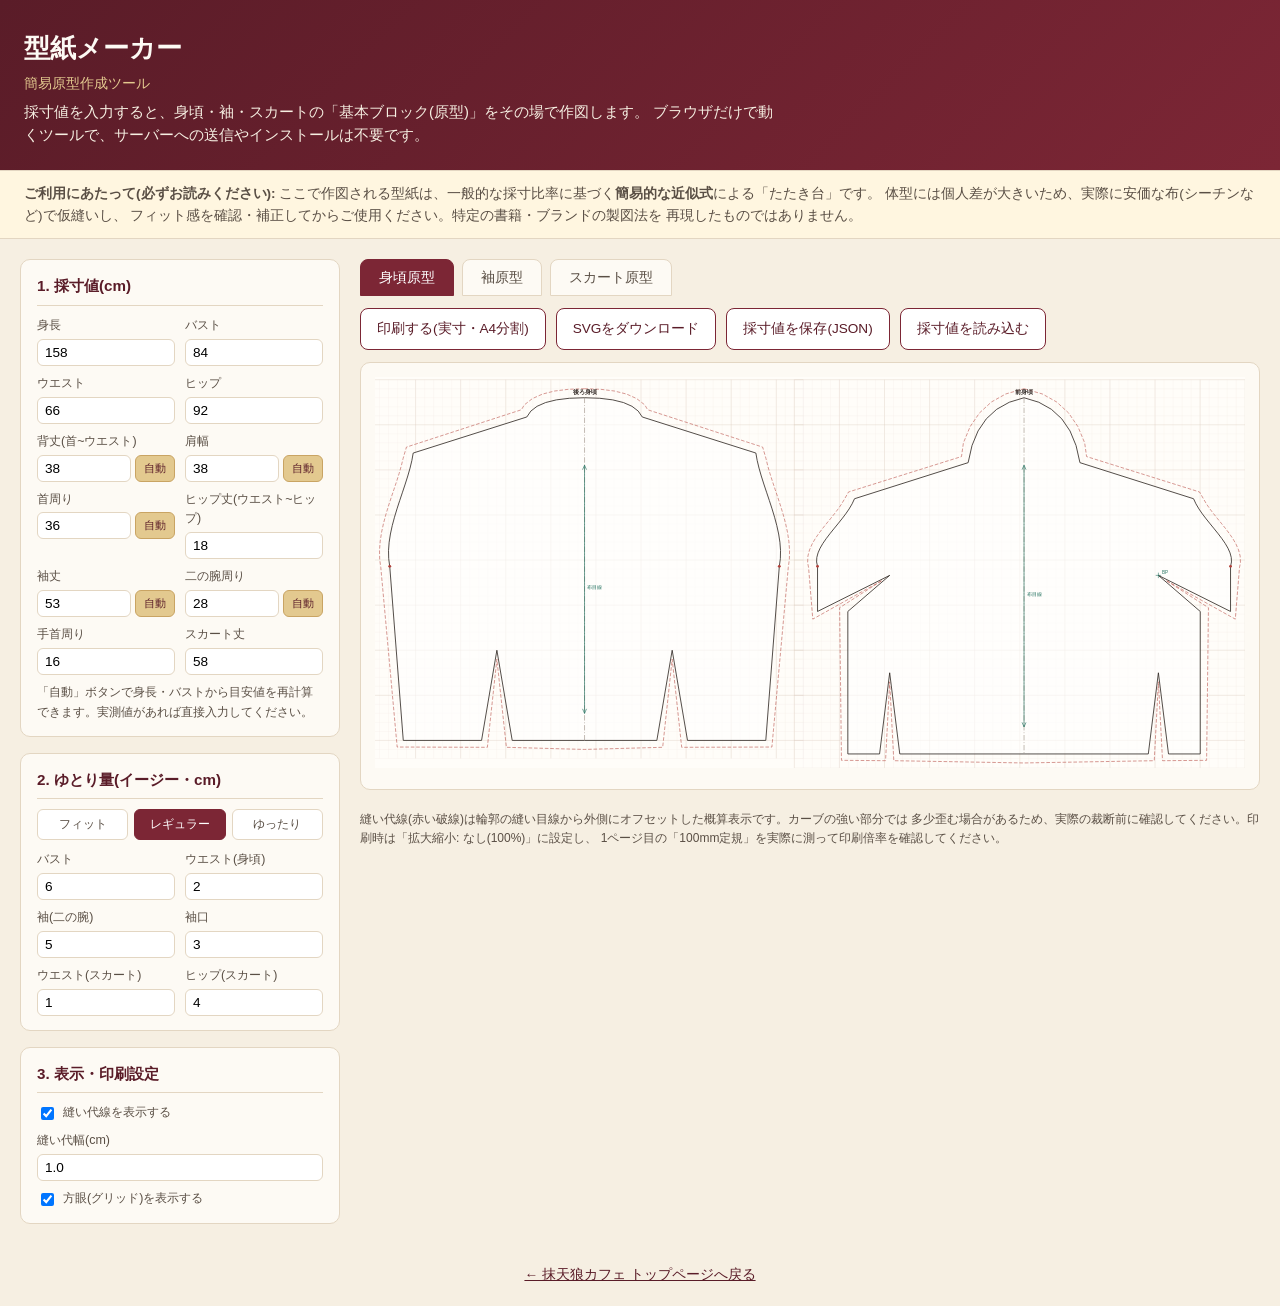
==== pattern-maker/index.html @ 8a80de7c "洋服の型紙作成ツール(pattern-maker)を追加 採寸値から身頃・袖・スカートの簡易原型をブラウザ上で作図できる 静的Webツールを追加。実寸SVG書き出しとA4分割印刷(タイル)に対応。  " ====
<!DOCTYPE html>
<html lang="ja">
<head>
<meta charset="UTF-8" />
<meta name="viewport" content="width=device-width, initial-scale=1.0" />
<title>型紙メーカー | 簡易原型作成ツール</title>
<link rel="stylesheet" href="css/style.css" />
</head>
<body>
  <header class="app-header">
    <h1>型紙メーカー <span>簡易原型作成ツール</span></h1>
    <p class="lead">
      採寸値を入力すると、身頃・袖・スカートの「基本ブロック(原型)」をその場で作図します。
      ブラウザだけで動くツールで、サーバーへの送信やインストールは不要です。
    </p>
  </header>

  <div class="disclaimer">
    <strong>ご利用にあたって(必ずお読みください):</strong>
    ここで作図される型紙は、一般的な採寸比率に基づく<strong>簡易的な近似式</strong>による「たたき台」です。
    体型には個人差が大きいため、実際に安価な布(シーチンなど)で仮縫いし、
    フィット感を確認・補正してからご使用ください。特定の書籍・ブランドの製図法を
    再現したものではありません。
  </div>

  <main class="layout">
    <aside class="sidebar">
      <section class="panel">
        <h2>1. 採寸値(cm)</h2>
        <div class="field-grid">
          <label>身長 <input type="number" id="m-height" value="158" step="0.5" /></label>
          <label>バスト <input type="number" id="m-bust" value="84" step="0.5" /></label>
          <label>ウエスト <input type="number" id="m-waist" value="66" step="0.5" /></label>
          <label>ヒップ <input type="number" id="m-hip" value="92" step="0.5" /></label>

          <label>背丈(首~ウエスト)
            <span class="with-auto">
              <input type="number" id="m-backWaistLength" value="38" step="0.5" />
              <button type="button" class="auto-btn" data-auto="backWaistLength">自動</button>
            </span>
          </label>
          <label>肩幅
            <span class="with-auto">
              <input type="number" id="m-shoulder" value="38" step="0.5" />
              <button type="button" class="auto-btn" data-auto="shoulder">自動</button>
            </span>
          </label>
          <label>首周り
            <span class="with-auto">
              <input type="number" id="m-neck" value="36" step="0.5" />
              <button type="button" class="auto-btn" data-auto="neck">自動</button>
            </span>
          </label>
          <label>ヒップ丈(ウエスト~ヒップ) <input type="number" id="m-hipDepth" value="18" step="0.5" /></label>

          <label>袖丈
            <span class="with-auto">
              <input type="number" id="m-sleeveLength" value="53" step="0.5" />
              <button type="button" class="auto-btn" data-auto="sleeveLength">自動</button>
            </span>
          </label>
          <label>二の腕周り
            <span class="with-auto">
              <input type="number" id="m-upperArm" value="28" step="0.5" />
              <button type="button" class="auto-btn" data-auto="upperArm">自動</button>
            </span>
          </label>
          <label>手首周り <input type="number" id="m-wrist" value="16" step="0.5" /></label>
          <label>スカート丈 <input type="number" id="m-skirtLength" value="58" step="0.5" /></label>
        </div>
        <p class="hint">「自動」ボタンで身長・バストから目安値を再計算できます。実測値があれば直接入力してください。</p>
      </section>

      <section class="panel">
        <h2>2. ゆとり量(イージー・cm)</h2>
        <div class="ease-presets">
          <button type="button" class="preset-btn" data-preset="fit">フィット</button>
          <button type="button" class="preset-btn active" data-preset="regular">レギュラー</button>
          <button type="button" class="preset-btn" data-preset="loose">ゆったり</button>
        </div>
        <div class="field-grid">
          <label>バスト <input type="number" id="e-bustEase" value="6" step="0.5" /></label>
          <label>ウエスト(身頃) <input type="number" id="e-waistEase" value="2" step="0.5" /></label>
          <label>袖(二の腕) <input type="number" id="e-sleeveEase" value="5" step="0.5" /></label>
          <label>袖口 <input type="number" id="e-wristEase" value="3" step="0.5" /></label>
          <label>ウエスト(スカート) <input type="number" id="e-skirtWaistEase" value="1" step="0.5" /></label>
          <label>ヒップ(スカート) <input type="number" id="e-skirtHipEase" value="4" step="0.5" /></label>
        </div>
      </section>

      <section class="panel">
        <h2>3. 表示・印刷設定</h2>
        <label class="checkbox-line"><input type="checkbox" id="opt-showSA" checked /> 縫い代線を表示する</label>
        <label>縫い代幅(cm) <input type="number" id="opt-saCm" value="1.0" step="0.1" min="0" /></label>
        <label class="checkbox-line"><input type="checkbox" id="opt-showGrid" checked /> 方眼(グリッド)を表示する</label>
      </section>
    </aside>

    <section class="main-area">
      <nav class="garment-tabs">
        <button type="button" class="tab-btn active" data-garment="bodice">身頃原型</button>
        <button type="button" class="tab-btn" data-garment="sleeve">袖原型</button>
        <button type="button" class="tab-btn" data-garment="skirt">スカート原型</button>
      </nav>

      <div class="skirt-style-row" id="skirt-style-row" hidden>
        <span>スカートの形:</span>
        <label><input type="radio" name="skirtStyle" value="straight" checked /> ストレート</label>
        <label><input type="radio" name="skirtStyle" value="aline" /> Aライン</label>
      </div>

      <div class="toolbar">
        <button type="button" id="btn-print">印刷する(実寸・A4分割)</button>
        <button type="button" id="btn-export-svg">SVGをダウンロード</button>
        <button type="button" id="btn-export-json">採寸値を保存(JSON)</button>
        <label class="import-json-btn">
          採寸値を読み込む
          <input type="file" id="input-import-json" accept="application/json" hidden />
        </label>
      </div>

      <div class="preview-wrap">
        <div class="preview" id="preview"></div>
      </div>

      <p class="hint">
        縫い代線(赤い破線)は輪郭の縫い目線から外側にオフセットした概算表示です。カーブの強い部分では
        多少歪む場合があるため、実際の裁断前に確認してください。印刷時は「拡大縮小: なし(100%)」に設定し、
        1ページ目の「100mm定規」を実際に測って印刷倍率を確認してください。
      </p>
    </section>
  </main>

  <div id="print-area" class="print-area"></div>

  <footer class="app-footer">
    <a href="../index.html">← 抹天狼カフェ トップページへ戻る</a>
  </footer>

  <script src="js/geometry.js"></script>
  <script src="js/drafts.js"></script>
  <script src="js/render.js"></script>
  <script src="js/print.js"></script>
  <script src="js/export.js"></script>
  <script src="js/app.js"></script>
</body>
</html>
---- pattern-maker/css/style.css ----
:root {
  --wine: #7c2635;
  --wine-deep: #5a1c28;
  --gold: #c9a463;
  --gold-soft: #e3c98f;
  --cream: #fdfaf4;
  --cream-2: #f6efe2;
  --ink: #2c2420;
  --ink-soft: #5a4f45;
  --border: #e3d6c2;
  --danger: #b3413a;
  --font-jp: "Hiragino Sans", "Yu Gothic", "Meiryo", sans-serif;
}

* {
  box-sizing: border-box;
}

[hidden] {
  display: none !important;
}

body {
  margin: 0;
  background: var(--cream-2);
  color: var(--ink);
  font-family: var(--font-jp);
  line-height: 1.6;
}

.app-header {
  background: linear-gradient(135deg, var(--wine-deep), var(--wine));
  color: var(--cream);
  padding: 28px 24px 22px;
}

.app-header h1 {
  margin: 0 0 6px;
  font-size: 1.6rem;
}

.app-header h1 span {
  display: block;
  font-size: 0.85rem;
  font-weight: normal;
  color: var(--gold-soft);
  margin-top: 4px;
}

.app-header .lead {
  margin: 0;
  max-width: 760px;
  font-size: 0.92rem;
  color: var(--cream-2);
}

.disclaimer {
  background: #fff6e0;
  border-bottom: 1px solid var(--border);
  border-top: 1px solid var(--border);
  padding: 12px 24px;
  font-size: 0.85rem;
  color: var(--ink-soft);
}

.layout {
  display: flex;
  align-items: flex-start;
  gap: 20px;
  padding: 20px;
  max-width: 1400px;
  margin: 0 auto;
}

.sidebar {
  flex: 0 0 320px;
  display: flex;
  flex-direction: column;
  gap: 16px;
}

.panel {
  background: var(--cream);
  border: 1px solid var(--border);
  border-radius: 10px;
  padding: 14px 16px;
}

.panel h2 {
  font-size: 0.95rem;
  margin: 0 0 10px;
  color: var(--wine-deep);
  border-bottom: 1px solid var(--border);
  padding-bottom: 6px;
}

.field-grid {
  display: grid;
  grid-template-columns: 1fr 1fr;
  gap: 8px 10px;
}

.field-grid label,
.panel > label {
  display: flex;
  flex-direction: column;
  font-size: 0.78rem;
  color: var(--ink-soft);
  gap: 3px;
}

.panel > label {
  margin-top: 8px;
}

input[type="number"] {
  width: 100%;
  padding: 5px 7px;
  border: 1px solid var(--border);
  border-radius: 6px;
  font-size: 0.85rem;
  background: #fff;
}

.with-auto {
  display: flex;
  gap: 4px;
}

.with-auto input {
  flex: 1;
}

.auto-btn {
  border: 1px solid var(--gold);
  background: var(--gold-soft);
  color: var(--wine-deep);
  border-radius: 6px;
  font-size: 0.7rem;
  padding: 0 8px;
  cursor: pointer;
  white-space: nowrap;
}

.hint {
  font-size: 0.75rem;
  color: var(--ink-soft);
  margin: 8px 0 0;
}

.checkbox-line {
  flex-direction: row !important;
  align-items: center;
  gap: 6px !important;
}

.ease-presets {
  display: flex;
  gap: 6px;
  margin-bottom: 10px;
}

.preset-btn {
  flex: 1;
  padding: 6px 4px;
  border: 1px solid var(--border);
  background: #fff;
  border-radius: 6px;
  font-size: 0.78rem;
  cursor: pointer;
  color: var(--ink-soft);
}

.preset-btn.active {
  background: var(--wine);
  border-color: var(--wine);
  color: #fff;
}

.main-area {
  flex: 1;
  min-width: 0;
  display: flex;
  flex-direction: column;
  gap: 12px;
}

.garment-tabs {
  display: flex;
  gap: 8px;
}

.tab-btn {
  padding: 8px 18px;
  border: 1px solid var(--border);
  background: var(--cream);
  border-radius: 8px 8px 0 0;
  cursor: pointer;
  font-size: 0.9rem;
  color: var(--ink-soft);
}

.tab-btn.active {
  background: var(--wine);
  color: #fff;
  border-color: var(--wine);
}

.skirt-style-row {
  display: flex;
  align-items: center;
  gap: 14px;
  font-size: 0.85rem;
  background: var(--cream);
  border: 1px solid var(--border);
  border-radius: 8px;
  padding: 8px 14px;
}

.toolbar {
  display: flex;
  gap: 10px;
  flex-wrap: wrap;
}

.toolbar button,
.import-json-btn {
  padding: 9px 16px;
  border-radius: 8px;
  border: 1px solid var(--wine);
  background: #fff;
  color: var(--wine-deep);
  font-size: 0.85rem;
  cursor: pointer;
}

.toolbar button:hover,
.import-json-btn:hover {
  background: var(--gold-soft);
}

.import-json-btn {
  display: inline-flex;
  align-items: center;
}

.preview-wrap {
  background: var(--cream);
  border: 1px solid var(--border);
  border-radius: 10px;
  padding: 14px;
  overflow: auto;
}

.preview {
  min-height: 300px;
}

.print-area {
  display: none;
}

.app-footer {
  text-align: center;
  padding: 20px;
  font-size: 0.85rem;
}

.app-footer a {
  color: var(--wine-deep);
}

@media (max-width: 900px) {
  .layout {
    flex-direction: column;
  }
  .sidebar {
    flex: 1 1 auto;
    width: 100%;
  }
}

/* ---------------- 印刷用スタイル ---------------- */
@media print {
  body.printing > *:not(.print-area) {
    display: none !important;
  }
  body.printing .print-area {
    display: block !important;
  }
  .print-page {
    page-break-after: always;
    width: 100%;
  }
  .print-page:last-child {
    page-break-after: auto;
  }
  @page {
    size: A4;
    margin: 10mm;
  }
}
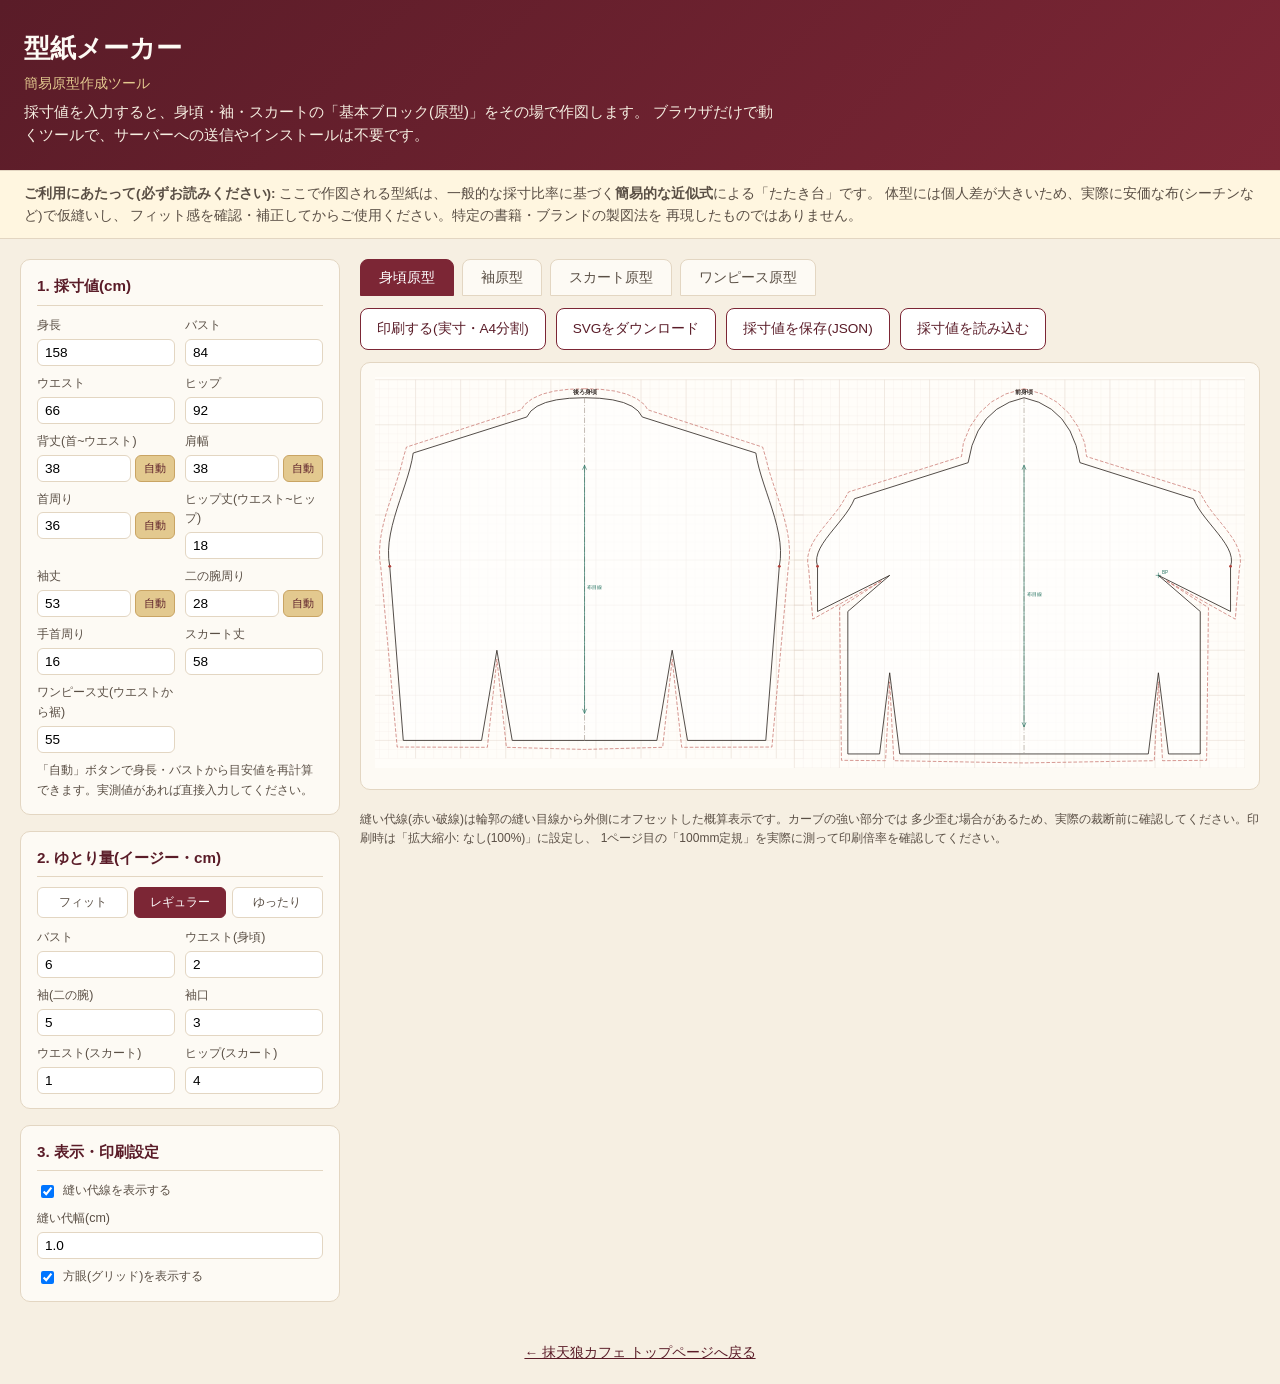
==== commit 9450183e: "ワンピース原型(ウエスト切り替えなし)を追加 身頃・スカートと同じ自作の採寸ベース製図ロジックで、ウエストで切り替えず 裾まで一続きのワンピース原型(ストレート/Aライン)を新規タブとして追加。 バス" ====
--- a/pattern-maker/index.html
+++ b/pattern-maker/index.html
@@ -67,6 +67,7 @@
           </label>
           <label>手首周り <input type="number" id="m-wrist" value="16" step="0.5" /></label>
           <label>スカート丈 <input type="number" id="m-skirtLength" value="58" step="0.5" /></label>
+          <label>ワンピース丈(ウエストから裾) <input type="number" id="m-dressSkirtLength" value="55" step="0.5" /></label>
         </div>
         <p class="hint">「自動」ボタンで身長・バストから目安値を再計算できます。実測値があれば直接入力してください。</p>
       </section>
@@ -101,12 +102,19 @@
         <button type="button" class="tab-btn active" data-garment="bodice">身頃原型</button>
         <button type="button" class="tab-btn" data-garment="sleeve">袖原型</button>
         <button type="button" class="tab-btn" data-garment="skirt">スカート原型</button>
+        <button type="button" class="tab-btn" data-garment="dress">ワンピース原型</button>
       </nav>
 
       <div class="skirt-style-row" id="skirt-style-row" hidden>
         <span>スカートの形:</span>
         <label><input type="radio" name="skirtStyle" value="straight" checked /> ストレート</label>
         <label><input type="radio" name="skirtStyle" value="aline" /> Aライン</label>
+      </div>
+
+      <div class="skirt-style-row" id="dress-style-row" hidden>
+        <span>ワンピースの形:</span>
+        <label><input type="radio" name="dressStyle" value="straight" checked /> ストレート</label>
+        <label><input type="radio" name="dressStyle" value="aline" /> Aライン</label>
       </div>
 
       <div class="toolbar">
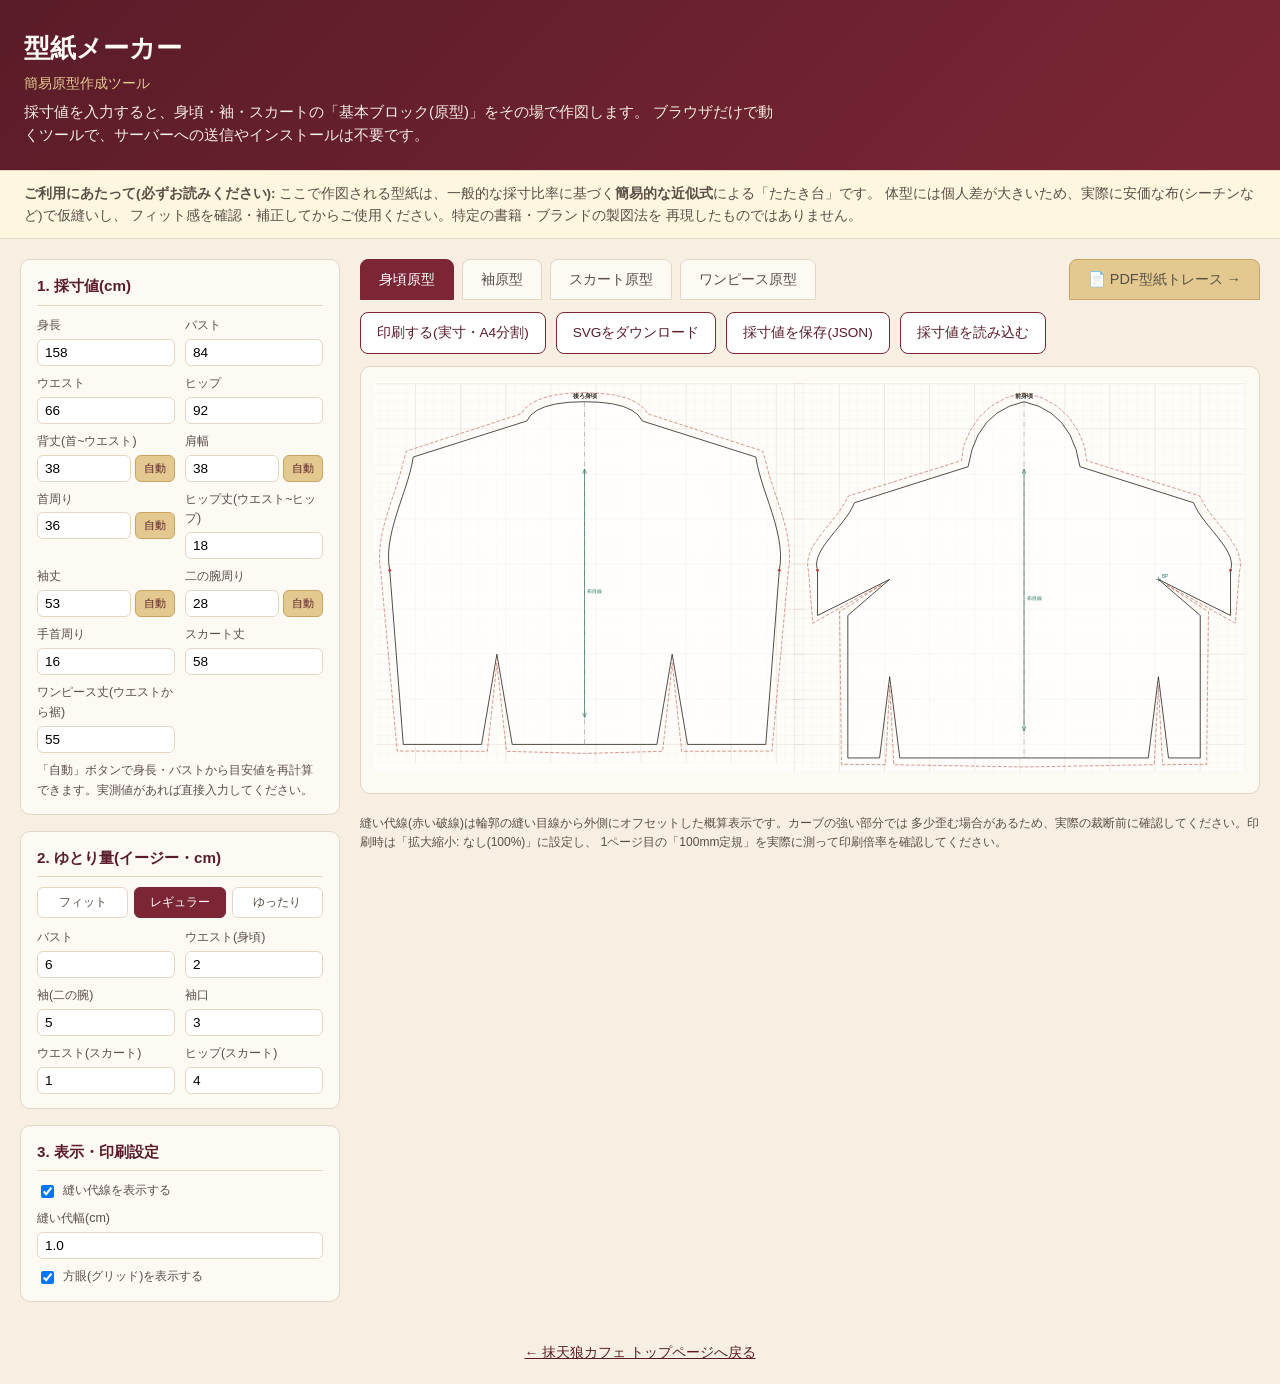
==== commit 85653321: "PDF型紙トレースツール(trace.html)を追加 お手持ちのPDF型紙をブラウザ内(pdf.js、Apache-2.0)だけで読み込み、 実寸(mm)で表示してその上をなぞり、印刷・SVG書き出" ====
--- a/pattern-maker/index.html
+++ b/pattern-maker/index.html
@@ -103,6 +103,7 @@
         <button type="button" class="tab-btn" data-garment="sleeve">袖原型</button>
         <button type="button" class="tab-btn" data-garment="skirt">スカート原型</button>
         <button type="button" class="tab-btn" data-garment="dress">ワンピース原型</button>
+        <a class="tab-btn tab-link" href="trace.html">📄 PDF型紙トレース →</a>
       </nav>
 
       <div class="skirt-style-row" id="skirt-style-row" hidden>
--- a/pattern-maker/css/style.css
+++ b/pattern-maker/css/style.css
@@ -206,6 +206,15 @@
   border-color: var(--wine);
 }
 
+.tab-link {
+  margin-left: auto;
+  text-decoration: none;
+  display: inline-flex;
+  align-items: center;
+  background: var(--gold-soft);
+  border-color: var(--gold);
+}
+
 .skirt-style-row {
   display: flex;
   align-items: center;
